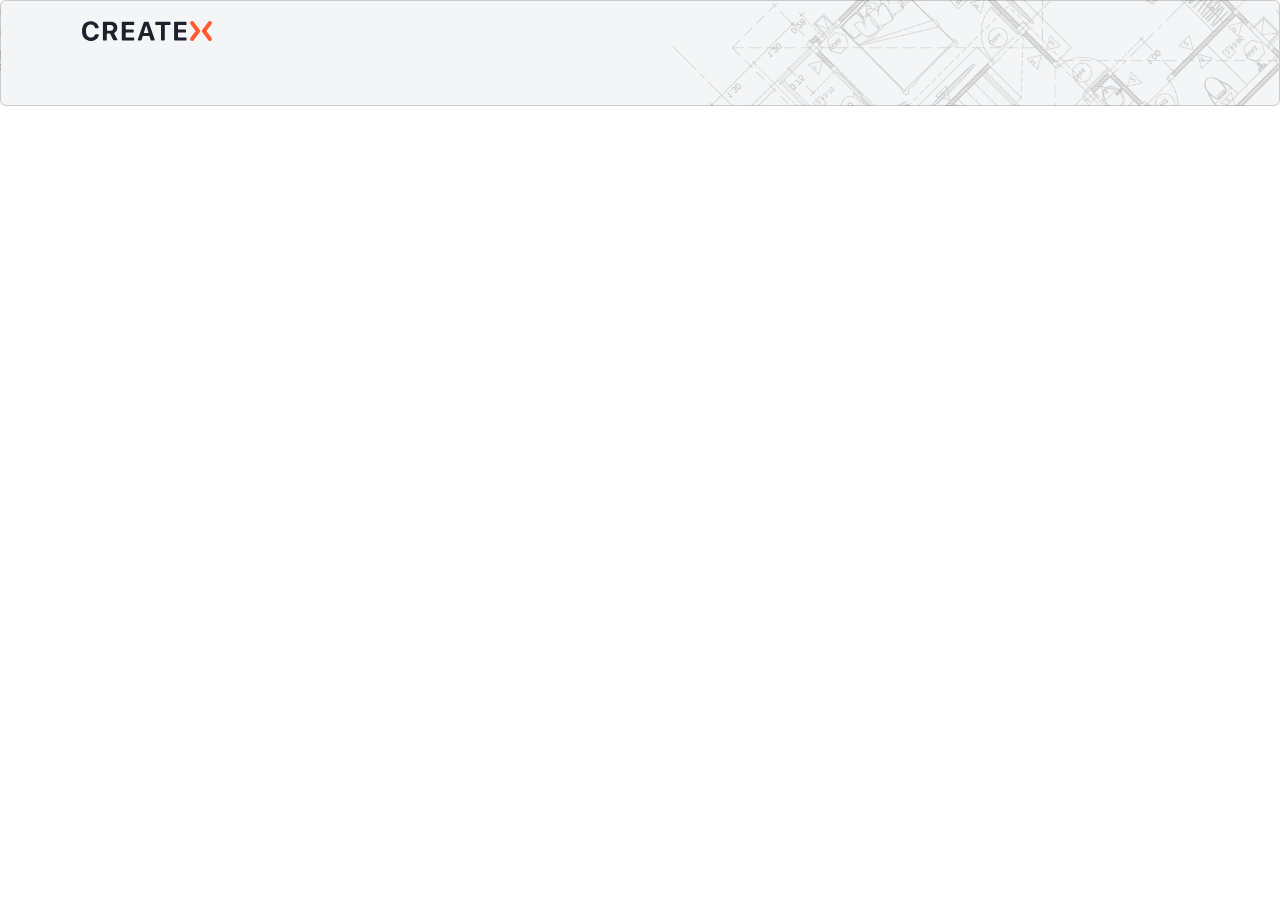
==== Проект Createx/index.html @ dff1bead "для кота" ====
<!DOCTYPE html>
<html>
<head>
	<meta charset="utf-8">
	<meta name="viewport" content="width=device-width, initial-scale=1">
	<title>новый сайт</title>
	<!-- Подключение Bootstrap CSS -->
    <link href="https://cdn.jsdelivr.net/npm/bootstrap@5.3.5/dist/css/bootstrap.min.css" rel="stylesheet" integrity="sha384-SgOJa3DmI69IUzQ2PVdRZhwQ+dy64/BUtbMJw1MZ8t5HZApcHrRKUc4W0kG879m7" crossorigin="anonymous"> 
    <link rel="stylesheet" type="text/css" href="style.css">
</head>

<body>
<div class="container-fluid card">
	<div class="container mb-5">
		<nav class="navbar navbar-expand">
			<a class="navbar-brand" href="#">
				<img src="img/logo.svg">
			</a>
			 
		</nav>
	</div>	
</div>









</body>
</html>
---- Проект Createx/style.css ----
.card{
	background-image: url('img/background.png');
	background-size: cover;
	background-position: center;
}
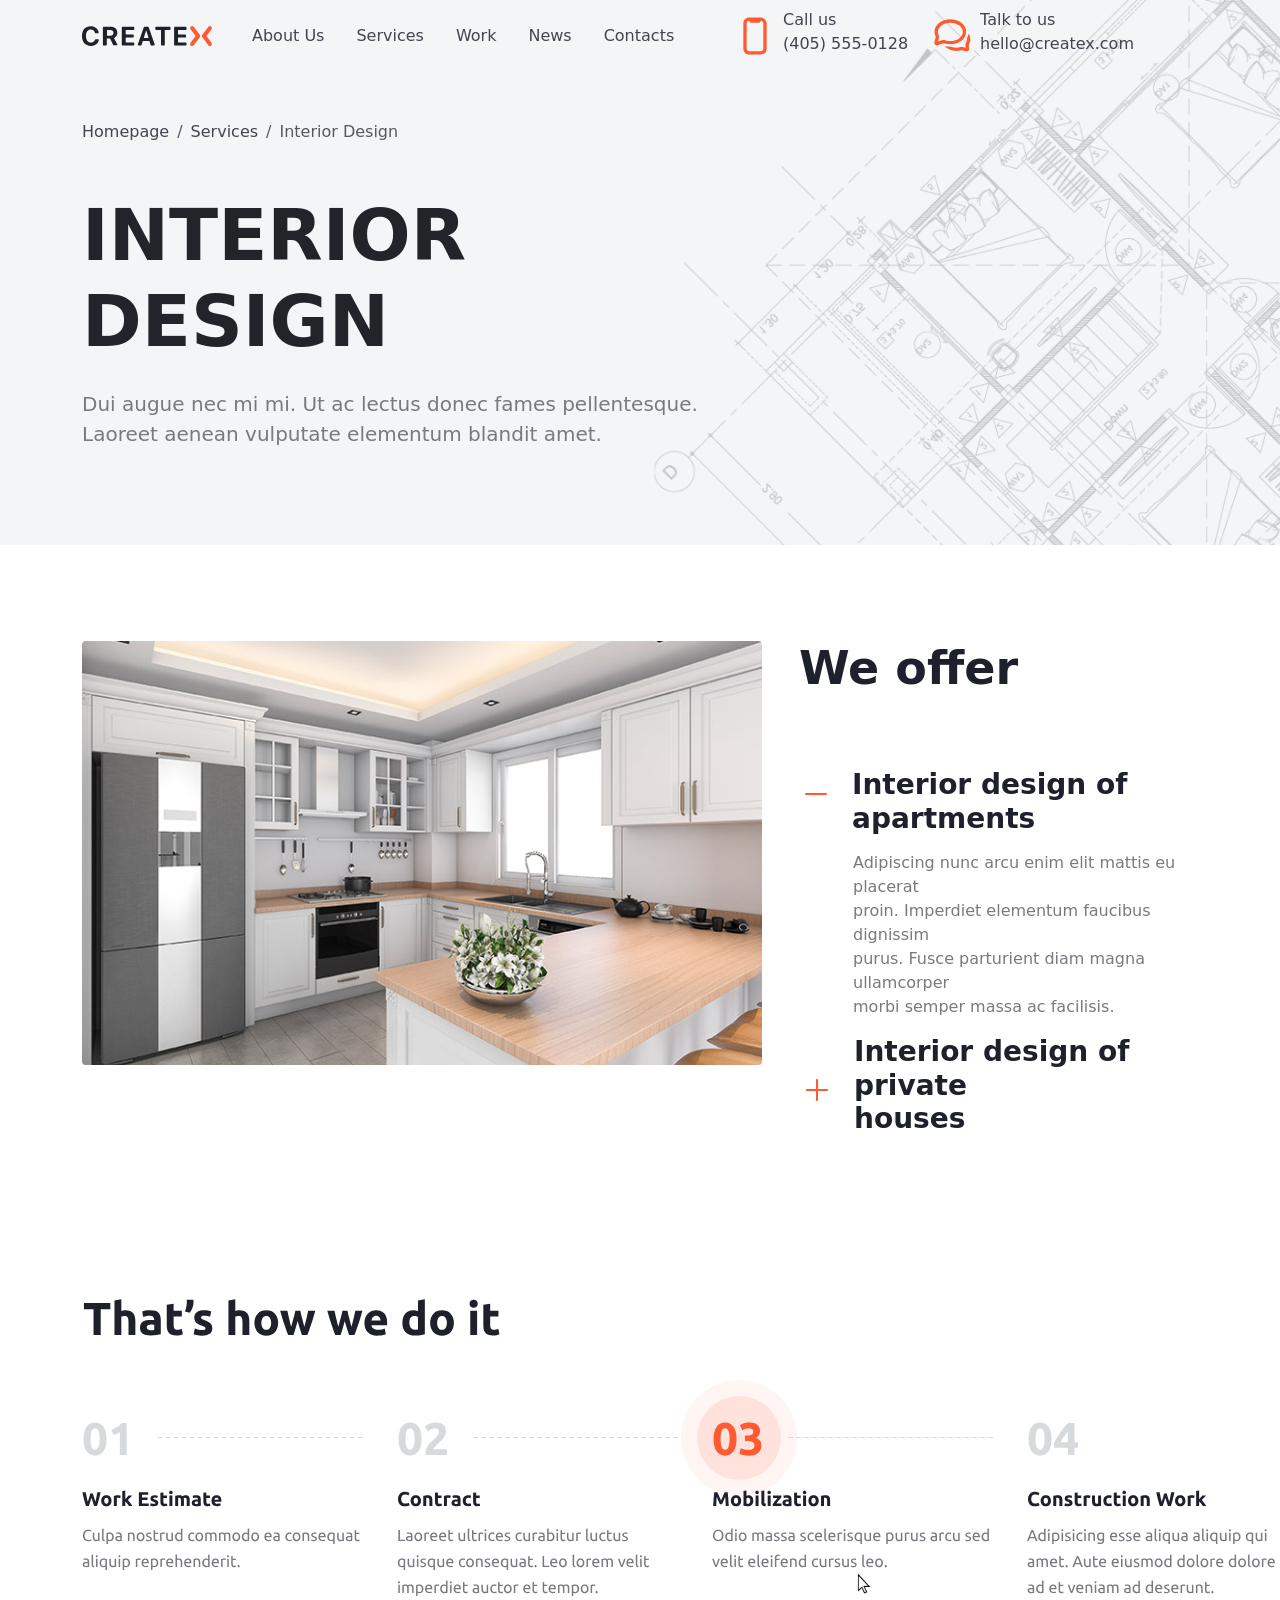
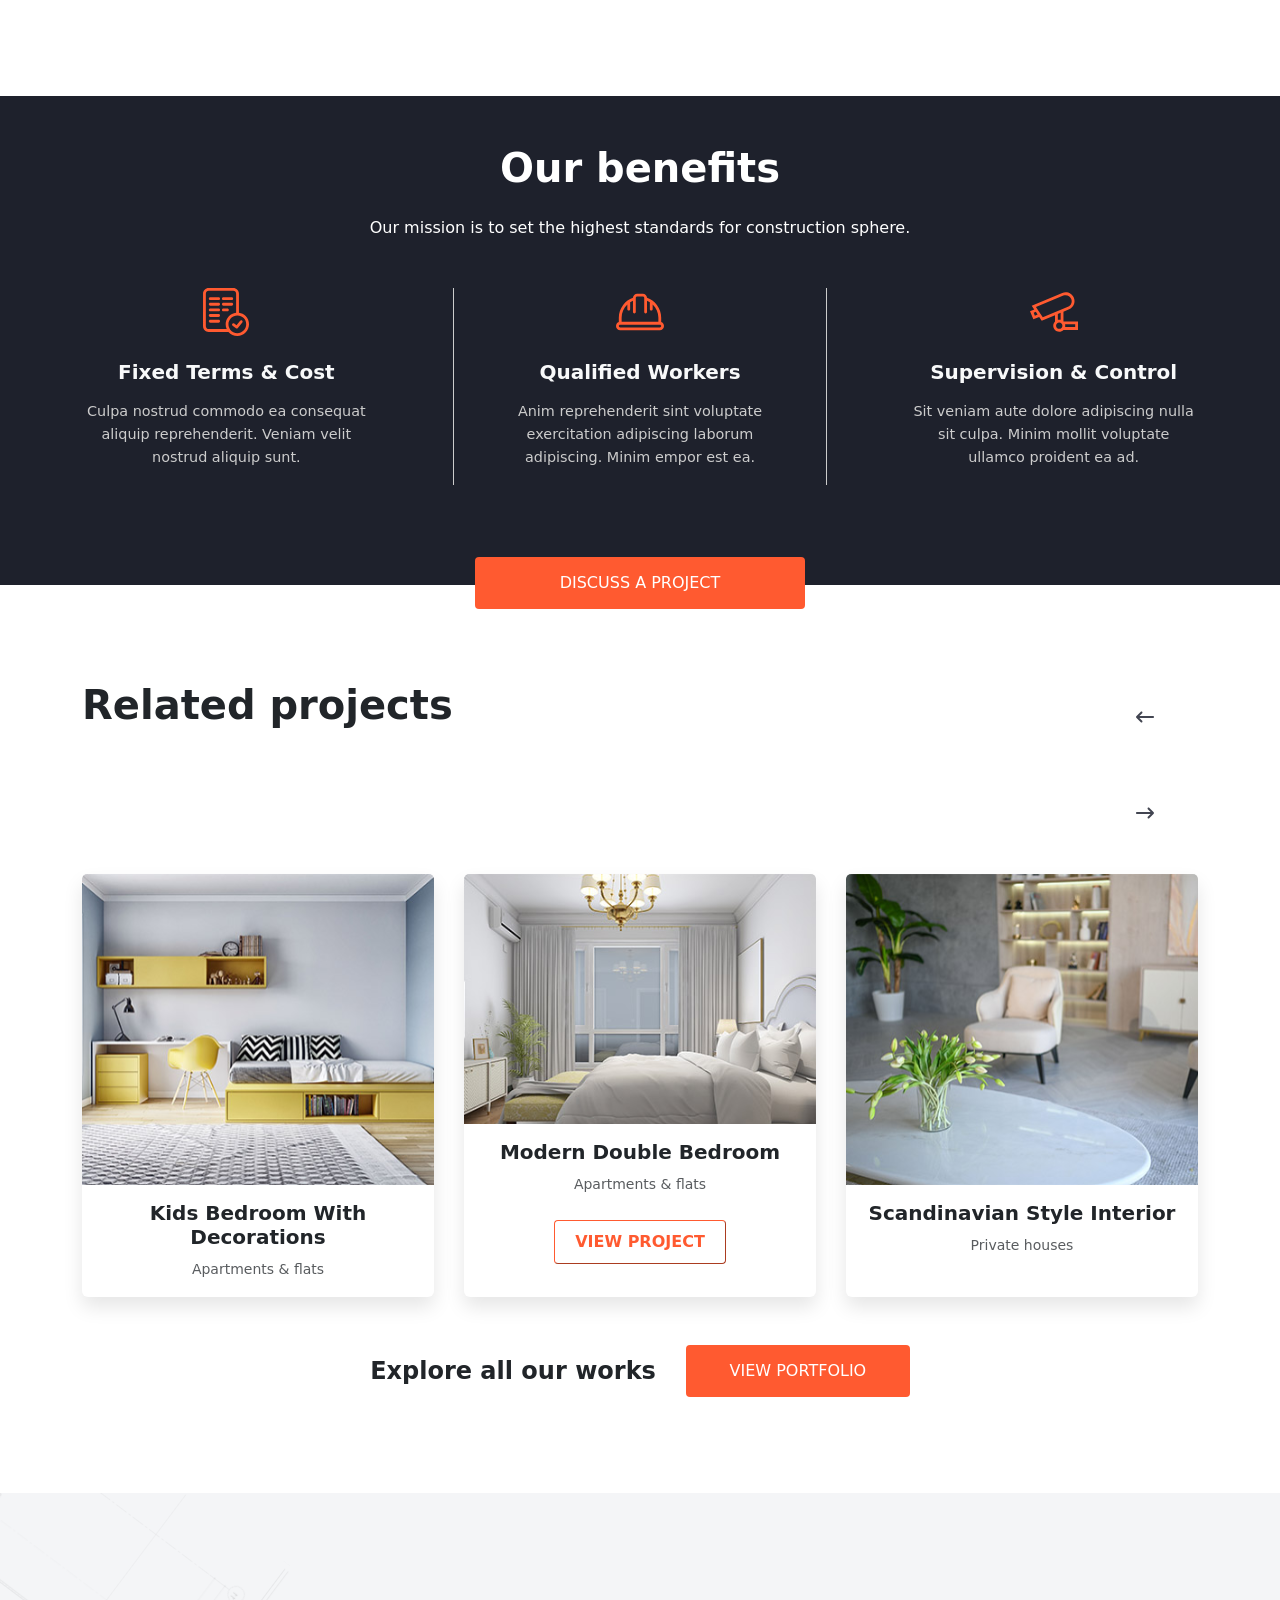
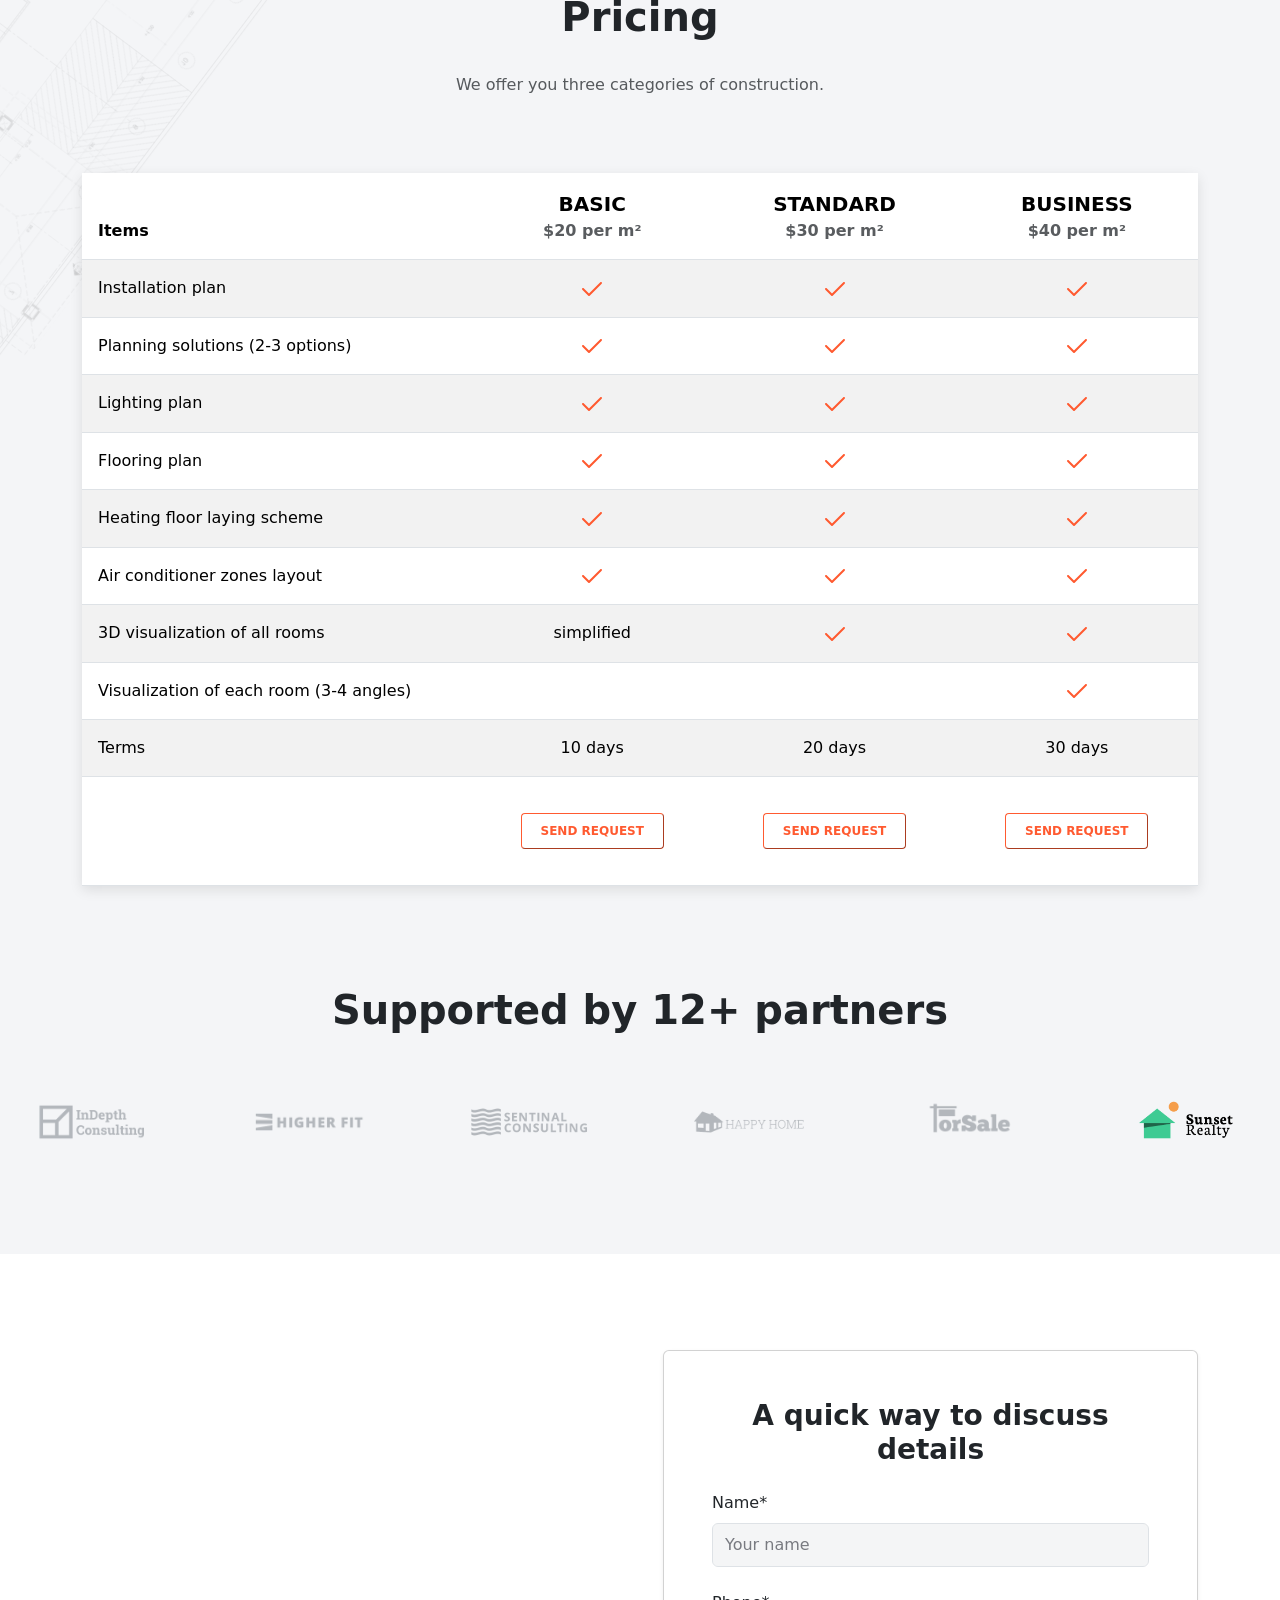
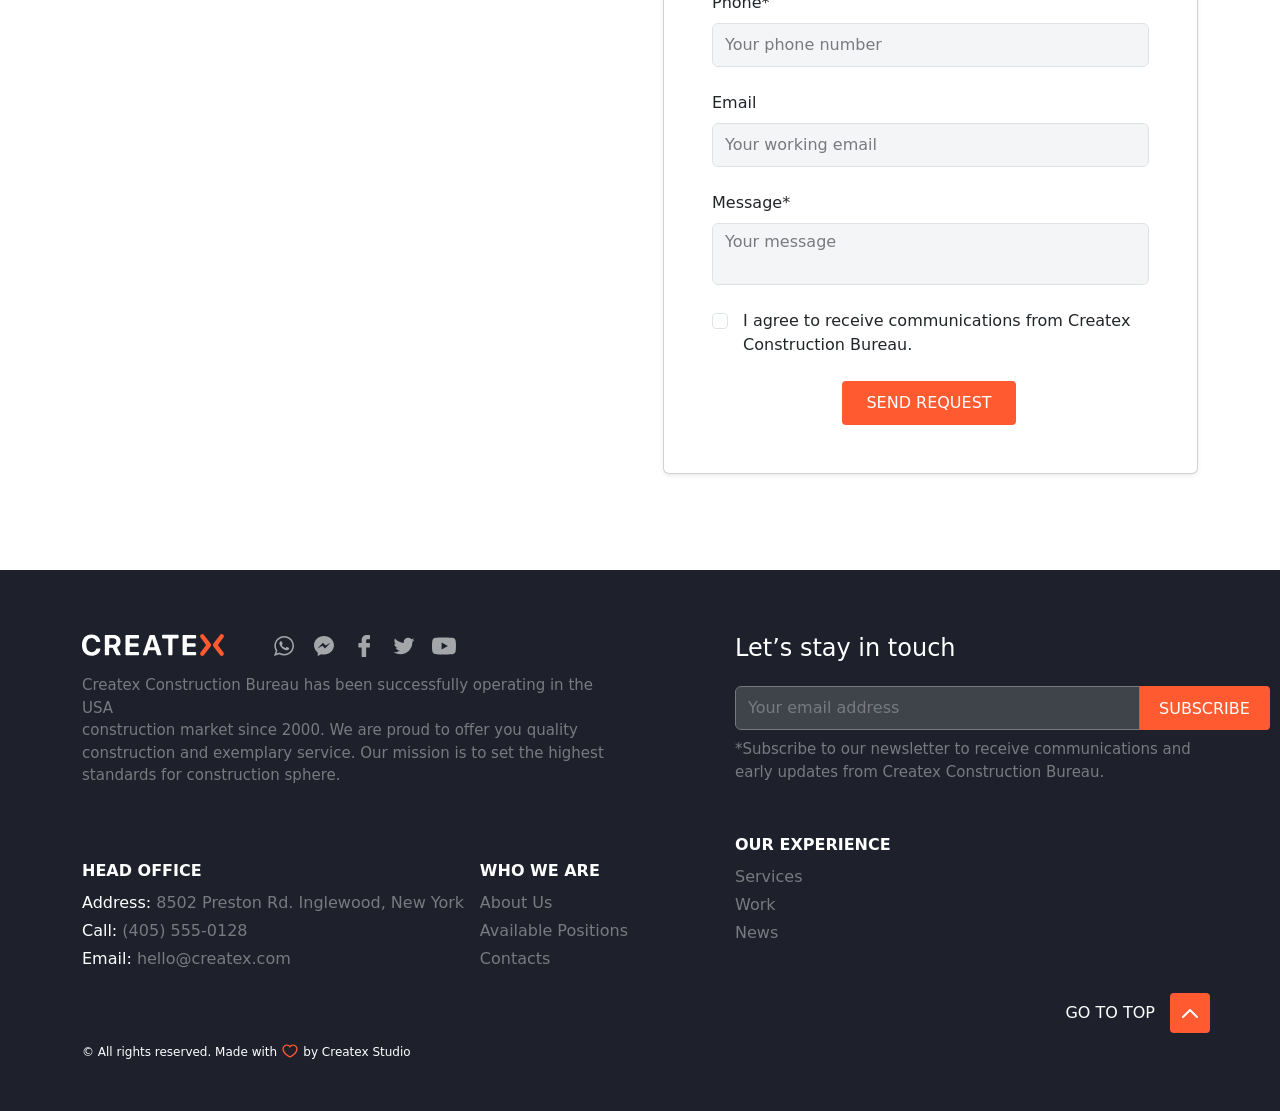
==== commit 9c175943: "для кота" ====
--- a/Проект Createx/index.html
+++ b/Проект Createx/index.html
@@ -10,24 +10,399 @@
 </head>
 
 <body>
-<div class="container-fluid card">
+<div class="container-fluid card1">
 	<div class="container mb-5">
-		<nav class="navbar navbar-expand">
-			<a class="navbar-brand" href="#">
+		<nav class="navbar navbar-expand mb-5">
+			<a class="navbar-brand pt-0 pb-1" href="#">
 				<img src="img/logo.svg">
 			</a>
-			 
+			 <div class="mt-auto">
+			 	<ul class="navbar-nav flex-row pt-0 pb-2">
+					<li class="nav-item ms-3 me-3">
+					  	<a class="nav-link a1" href="https://www.google.com/?hl=ru" target="_blank">About Us</a>
+					 </li>
+					<li class="nav-item me-3">
+					   	<a class="nav-link a1" href="https://www.google.com/?hl=ru" target="_blank">Services</a>
+					</li>
+					<li class="nav-item me-3">
+					   	<a class="nav-link a1" href="https://www.google.com/?hl=ru" target="_blank">Work</a>
+					 </li>
+					 <li class="nav-item me-3">
+					   	<a class="nav-link a1" href="https://www.google.com/?hl=ru" target="_blank">News</a>
+					 </li>
+					 <li class="nav-item me-3">
+					   	<a class="nav-link a1" href="https://www.google.com/?hl=ru" target="_blank">Contacts</a>
+					 </li>  
+				</ul>
+			 </div>
+			 <div class="ms-auto me-5">
+			 	<ul class="navbar-nav flex-row">
+					<li class="nav-item">
+					  	<a class="nav-link" href="https://www.google.com/?hl=ru" target="_blank"><img src="img/iPhone.svg"></a>
+					</li>
+					<li class="nav-item me-3">
+						<a class="a1" href="">Call us <br>(405) 555-0128</a>
+					</li>
+					<li class="nav-item">
+					   	<a class="nav-link" href="https://www.google.com/?hl=ru" target="_blank"><img src="img/Chat.svg"></a>
+					</li>
+					<li class="nav-item me-3">
+						<a class="a1" href="">Talk to us <br>hello@createx.com</a>
+					</li>
+				</ul>
+			 </div>
 		</nav>
-	</div>	
+		<nav aria-label="breadcrumb">
+		  <ol class="breadcrumb">
+		    <li class="breadcrumb-item"><a class="a1" href="#">Homepage</a></li>
+		    <li class="breadcrumb-item"><a class="a1" href="#">Services</a></li>
+		    <li class="breadcrumb-item active" aria-current="page">Interior Design</li>
+		  </ol>
+		</nav>
+		<div class="mt-5">
+			<div>
+				<h1 class="text">INTERIOR <br> DESIGN</h1>
+			</div>
+			<div class="mt-4 mb-5">
+				<p class="text2">Dui augue nec mi mi. Ut ac lectus donec fames pellentesque. <br> Laoreet aenean vulputate elementum blandit amet.</p>
+			</div>
+		</div>
+		<div class="row mt-5">
+			<div class="col-md-12 mt-5"></div>
+		</div>
+	</div>
+</div>
+<div class="container mt-5">
+	<div class="row mb-5">
+		<div class="col-md-7 mt-5">
+			<img class="imageK mb-5" src="img/image.svg" alt="Кухня">
+		</div>
+		<div class="col-md-5 mt-5">
+			<div class="ms-5">
+				<h1 class="text3 ms-1">We offer</h1>
+			</div>
+			<div class="d-flex align-items-center mb-2 ms-5 mt-5">
+				<img class="items" src="img/minus.svg" alt="Минус">
+				<span> <h3 class="text5 mt-4">Interior design of <br> apartments</h3> </span>
+			</div>
+			<div class="d-flex align-items-center ms-5"><p class="text4">Adipiscing nunc arcu enim elit mattis eu placerat <br> proin. Imperdiet elementum faucibus dignissim <br>purus. Fusce parturient diam magna ullamcorper<br> morbi semper massa ac facilisis.</p>
+			</div>
+			<div class="d-flex align-items-center ms-5 mb-5">
+				<img class="items" src="img/Plus.svg" alt="Плюс">
+				<span> <h3 class="text5">Interior design of private <br> houses</h3> </span>
+			</div>
+		</div>
+	</div>
+	<div>
+		<img class="mb-5 mt-5" src="img/Steps.svg" alt="Шаги">
+	</div>
+</div>
+<div class="container-fluid card2 mt-5">
+	<div class="Our-benefits">
+		<h1 class="text6 mb-4 mt-5">Our benefits</h1>
+		<p class="text7 mb-5">Our mission is to set the highest standards for construction sphere.</p>
+	</div>
+	<div class="benefits-container mb-5">
+	    <div class="benefit-item">
+	      <img class="mb-4" src="img/ic-contract.svg">
+	      <h5 class="text-light mb-3 fw-bold">Fixed Terms & Cost</h5>
+	      <p class="benefit-description">Culpa nostrud commodo ea consequat <br> aliquip reprehenderit. Veniam velit <br> nostrud aliquip sunt.</p>
+	    </div>
+	    <div class="benefit-item" style="border: none; border-right: 1px solid #ccc; border-left: 1px solid #ccc;">
+	      <img class="mb-4" src="img/ic-helmet.svg">
+	      <h5 class="text-light mb-3 fw-bold">Qualified Workers</h5>
+	      <p class="benefit-description">Anim reprehenderit sint voluptate <br> exercitation adipiscing laborum <br> adipiscing. Minim empor est ea.</p>
+	    </div>
+	    <div class="benefit-item">
+	      <img class="mb-4" src="img/ic-camera.svg">
+	      <h5 class="text-light mb-3 fw-bold">Supervision & Control</h5>
+	      <p class="benefit-description">Sit veniam aute dolore adipiscing nulla <br> sit culpa. Minim mollit voluptate <br> ullamco proident ea ad.</p>
+	    </div>
+	</div>
+	<div class="discuss">
+		<div class="discuss-item mt-4">
+			<button class="discuss-butt">DISCUSS A PROJECT</button>
+		</div>
+	</div>
 </div>
 
-
-
-
-
-
-
-
-
+<div class="container mt-5 mb-5">
+	<div class="row">
+		<div class="col-md-5">
+			<h1 class="mt-5"><b>Related projects</b></h1>
+		</div>
+		<div class="col-md-1 offset-md-6">
+			<button class="button-arrow"><img src="img/prev-btn.svg"></button>
+			<button class="button-arrow"><img src="img/hover.svg"></button>
+		</div>
+	</div>
+	<div class="card-container mt-5 mb-5">
+		<div class="card card3">
+	    	<img src="img/image2.svg" class="card-img-top" alt="Комната">
+			<div class="card-body">
+		      <h5 class="card-title">Kids Bedroom With Decorations</h5>
+		      <p class="card-text"><small class="text-body-secondary">Apartments & flats</small></p>
+		   </div>
+		</div>
+		<div class="card card3">
+	    	<img src="img/image3.svg" class="card-img-top" alt="Комната">
+			<div class="card-body">
+		      <h5 class="card-title">Modern Double Bedroom</h5>
+		      <p class="card-text"><small class="text-body-secondary">Apartments & flats</small></p>
+		      <button class="card-butt mt-2 text-uppercase">View Project</button>
+		   </div>
+		</div>
+		<div class="card card3">
+	    	<img src="img/image4.svg" class="card-img-top" alt="Комната">
+			<div class="card-body">
+		      <h5 class="card-title">Scandinavian Style Interior</h5>
+		      <p class="card-text"><small class="text-body-secondary">Private houses</small></p>
+		   </div>
+		</div>
+	</div>
+	<div class="Explore ">
+		<h4 class="fw-bold d-flex justify-content-center align-items-center mb-5">Explore all our works</h4>
+		<button class="discuss-butt2 mb-5 text-uppercase">View portfolio</button>
+	</div>
+</div>
+<div class="container-fluid card4">
+	<div class="container">
+		<div class="Pricing">
+			<h1 class="fw-bold" style="margin-top: 100px;">Pricing</h1>
+			<p class="text-muted mt-4">We offer you three categories of construction.</p>
+		</div>
+		<div class="pricing-table-container">
+			<table class="table table-striped">
+		  		<thead>
+	  			<tr>
+	        		<th class="text-start">Items</th>
+	        		<th class="text-center">
+	          			<div class="d-flex flex-column align-items-center">
+	            			<span class="fw-bold fs-5">BASIC</span>
+	            			<span class="text-muted">$20 per m²</span>
+	          			</div>
+	        		</th>
+	        		<th class="text-center">
+	          			<div class="d-flex flex-column align-items-center">
+	            			<span class="fw-bold fs-5">STANDARD</span>
+	            			<span class="text-muted">$30 per m²</span>
+	          			</div>
+	       			</th>
+	        		<th class="text-center">
+	          			<div class="d-flex flex-column align-items-center">
+	            			<span class="fw-bold fs-5">BUSINESS</span>
+	            			<span class="text-muted">$40 per m²</span>
+	         			</div>
+	        		</th>
+	     		</tr>
+		    	</thead>
+		    	<tbody>
+	      		<tr>
+			        <td>Installation plan</td>
+			        <td class="text-center"><img src="img/Mark.svg"></td>
+			        <td class="text-center"><img src="img/Mark.svg"></td>
+			        <td class="text-center"><img src="img/Mark.svg"></td>
+	      		</tr>
+	     		<tr>
+			        <td>Planning solutions (2-3 options)</td>
+			        <td class="text-center"><img src="img/Mark.svg"></td>
+			        <td class="text-center"><img src="img/Mark.svg"></td>
+			        <td class="text-center"><img src="img/Mark.svg"></td>
+	      		</tr>
+	      		<tr>
+			        <td>Lighting plan</td>
+			        <td class="text-center"><img src="img/Mark.svg"></td>
+			        <td class="text-center"><img src="img/Mark.svg"></td>
+			        <td class="text-center"><img src="img/Mark.svg"></td>
+	      		</tr>
+	      		<tr>
+			        <td>Flooring plan</td>
+			        <td class="text-center"><img src="img/Mark.svg"></td>
+			        <td class="text-center"><img src="img/Mark.svg"></td>
+			        <td class="text-center"><img src="img/Mark.svg"></td>
+	      		</tr>
+	      		<tr>
+			        <td>Heating floor laying scheme</td>
+			        <td class="text-center"><img src="img/Mark.svg"></td>
+			        <td class="text-center"><img src="img/Mark.svg"></td>
+			        <td class="text-center"><img src="img/Mark.svg"></td>
+	      		</tr>
+	      		<tr>
+			        <td>Air conditioner zones layout</td>
+			        <td class="text-center"><img src="img/Mark.svg"></td>
+			        <td class="text-center"><img src="img/Mark.svg"></td>
+			        <td class="text-center"><img src="img/Mark.svg"></td>
+	      		</tr>
+	      		<tr>
+			        <td>3D visualization of all rooms</td>
+			        <td class="text-center">simplified</td>
+			        <td class="text-center"><img src="img/Mark.svg"></td>
+			        <td class="text-center"><img src="img/Mark.svg"></td>
+	      		</tr>
+	      		<tr>
+			        <td>Visualization of each room (3-4 angles)</td>
+			        <td class="text-center"></td>
+			        <td class="text-center"></td>
+			        <td class="text-center"><img src="img/Mark.svg"></td>
+			    </tr>
+	      		<tr>
+			        <td>Terms</td>
+			        <td class="text-center">10 days</td>
+			        <td class="text-center">20 days</td>
+			        <td class="text-center">30 days</td>
+	      		</tr>
+		    	</tbody>
+		    	<tfoot>
+	      		<tr>
+					<td></td>
+	        		<td class="text-center">
+	          			<button class="table-butt">SEND REQUEST</button>
+	        		</td>
+	        		<td class="text-center">
+	          			<button class="table-butt">SEND REQUEST</button>
+	        		</td>
+	        		<td class="text-center">
+	          			<button class="table-butt">SEND REQUEST</button>
+	        		</td>
+	      		</tr>
+		    	</tfoot>
+		  	</table>
+		</div>
+		<div class="Pricing">
+			<h1 class="fw-bold">Supported by 12+ partners</h1>
+		</div>
+		<div class="Supported mt-5">
+			<img src="img/client-logo.svg">
+			<img src="img/client-logo1.svg">
+			<img src="img/client-logo2.svg">
+			<img src="img/client-logo3.svg">
+			<img src="img/client-logo4.svg">
+			<img src="img/client-logo5.svg">
+		</div>
+	</div>
+</div>
+<div class="container-fluid card5">
+	<div class="container">
+		<div class="row">
+			<div class="col-md-6 offset-md-6 mt-5 mb-5">
+				<div class="d-flex justify-content-end align-items-center py-5">
+					<div class="card p-5 shadow-sm" style="max-width: 535px; width: 100%;">
+      					<h3 class="text-center mb-4 fw-bold">A quick way to discuss details</h3>
+      					<form>
+      						<div class="mb-4">
+      							<label for="name" class="form-label">Name*</label>
+      							<input type="text" class="form-control input1" placeholder="Your name" required>
+      						</div>
+      						<div class="mb-4">
+      							<label for="name" class="form-label">Phone*</label>
+      							<input type="text" class="form-control input1" placeholder="Your phone number" required>
+      						</div>
+      						<div class="mb-4">
+      							<label for="name" class="form-label">Email</label>
+      							<input type="text" class="form-control input1" placeholder="Your working email" required>
+      						</div>
+      						<div class="mb-4">
+					          <label for="message" class="form-label">Message*</label>
+					          <textarea class="textarea1 form-control" rows="2" placeholder="Your message" required></textarea>
+					        </div>
+					        <div>
+					        	<input type="checkbox" class="form-check-input checkbox1" hecked>
+					        	<label class="form-check-label"> I agree to receive communications from Createx <br>Construction Bureau. </label>
+					        </div>
+					        <button class="text-uppercase mt-4 quick-butt">send request</button>
+      					</form>
+      				</div>
+				</div>
+			</div>
+		</div>
+	</div>
+</div>
+<footer>
+<div class="container-fluid card6">
+	<div class="container">
+		<div class="row">
+			<div class="col-md-6 mt-5">
+				<nav class="navbar navbar-expand">
+					<a class="navbar-brand pt-0 pb-1" href="#"><img src="img/logo2.svg"></a>
+					<div class="mt-auto">
+					 	<ul class="navbar-nav flex-row pt-0">
+							<li class="nav-item ms-4">
+							  	<a class="nav-link" href="https://www.google.com/?hl=ru" target="_blank"><img src="img/Whatsapp.svg"></a>
+							 </li>
+							<li class="nav-item">
+							   	<a class="nav-link" href="https://www.google.com/?hl=ru" target="_blank"><img src="img/Messanger.svg"></a>
+							</li>
+							<li class="nav-item">
+							   	<a class="nav-link" href="https://www.google.com/?hl=ru" target="_blank"><img src="img/Facebook.svg"></a>
+							 </li>
+							 <li class="nav-item">
+							   	<a class="nav-link" href="https://www.google.com/?hl=ru" target="_blank"><img src="img/Twitter.svg"></a>
+							 </li>
+							 <li class="nav-item">
+							   	<a class="nav-link" href="https://www.google.com/?hl=ru" target="_blank"><img src="img/YouTube.svg"></a>
+							 </li>  
+						</ul>
+					</div>
+				</nav>
+				<div class="mb-5">
+					<p class="text8">Createx Construction Bureau has been successfully operating in the USA<br>construction market since 2000. We are proud to offer you quality<br>construction and exemplary service. Our mission is to set the highest<br>standards for construction sphere.</p>
+				</div>			
+				<div class="d-flex justify-content-between">
+					<div class="mt-4">
+						<p class="mb-2 text7"><b>HEAD OFFICE</b></p>
+				        <p class="mb-1">
+				          <span class="text-white">Address:</span>
+				          <a class="a1" href="https://www.google.com/" target="_blank"><span class="text9">8502 Preston Rd. Inglewood, New York</span></a>
+				        </p>
+				        <p class="mb-1">
+				          <span class="text-white">Call:</span>
+				         <a class="a1" href="https://www.google.com/" target="_blank"><span class="text9">(405) 555-0128</span></a>
+				        </p>
+				        <p class="mb-1">
+				          <span class="text-white">Email:</span>
+				          <a class="a1" href="https://www.google.com/" target="_blank"><span class="text9">hello@createx.com</span></a>
+				        </p>
+					</div>
+					<div class="mt-4 mb-5">
+						<p class="text7 mb-2"><b>WHO WE ARE</b></p>
+						<a class="a1" href="https://www.google.com/" target="_blank"><p class="text9 mb-1">About Us</p></a>
+						<a class="a1" href="https://www.google.com/" target="_blank"><p class="text9 mb-1">Available Positions</p></a>
+						<a class="a1" href="https://www.google.com/" target="_blank"><p class="text9 mb-1">Contacts</p></a>
+					</div>
+				</div>
+				<div class="mt-3">
+					<p class="mb-5">
+			          <span class="text10">© All rights reserved. Made with</span>
+			          <span><img src="img/Heart.svg"></span>
+			          <span class="text10">by Createx Studio</span>
+			        </p>
+				</div>
+			</div>
+			<div class="col-md-5 offset-md-1 mt-5 p-0">
+				<div class="mt-3">
+					<h4 class="text11">Let’s stay in touch</h>	
+					<form class="d-flex justify-content-start mt-4 input-group">
+						<input type="email" class="form-control input2" placeholder="Your email address" required>
+						<button class="quick-butt2">SUBSCRIBE</button>
+					</form>
+				</div>
+				<div class="mt-2">
+					<p class="text8">*Subscribe to our newsletter to receive communications and early updates from Createx Construction Bureau.</p>
+				</div>
+				<div class="gl">
+					<p class="text7 mb-2"><b>OUR EXPERIENCE</b></p>
+					<a class="a1" href="https://www.google.com/" target="_blank"><p class="text9 mb-1">Services</p></a>
+					<a class="a1" href="https://www.google.com/" target="_blank"><p class="text9 mb-1">Work</p></a>
+					<a class="a1" href="https://www.google.com/" target="_blank"><p class="text9 mb-1">News</p></a>
+				</div>
+				<div class="d-flex justify-content-end align-items-center mt-5">
+					 <span class="text7">GO TO TOP</span>
+					 <button class="butGOTOTOP"><img src="img/Line (Stroke).svg"></button>
+				</div>
+			</div>
+		</div>
+	</div>
+</div>
+</footer>
 </body>
 </html>
--- a/Проект Createx/style.css
+++ b/Проект Createx/style.css
@@ -1,5 +1,319 @@
-.card{
+.card1{
 	background-image: url('img/background.png');
 	background-size: cover;
 	background-position: center;
+}
+
+.a1 {
+	text-decoration: none;
+	color: #424551;
+	font-weight: 500;
+}
+
+.text {
+	font-size: 72px;
+	font-weight: 700;
+}
+
+.text2 {
+	font-size: 20px;
+	color: #787A80;
+}
+
+.text3 {
+	font-size: 46px;
+	font-weight: 700;
+	color: #1E212C;
+}
+
+.text4 {
+	color: #787A80;
+	margin-left: 58px;
+}
+
+.text5 {
+	font-weight: 700;
+	color: #1E212C;
+}
+
+.text6 {
+	font-weight: 700;
+	color: #FFFFFF;
+}
+
+.text7 {
+	color: #FFFFFF;
+}
+
+.items {
+	margin-right: 25px;
+	margin-left: 10px;
+}
+
+.imageK {
+	width: 680px;
+}
+
+.card2 {
+	background-color: #1E212C;
+	background-size: cover;
+	background-position: center;
+}
+
+.Our-benefits {
+	display: flex;
+	justify-content: center;
+	flex-direction: column;
+	align-items: center;
+}
+
+.benefits-container {
+  	display: flex;
+  	justify-content: space-between;
+  	gap: 40px;
+  	max-width: 1200px;
+  	margin: 0 auto;
+}
+
+.benefit-item {
+  	flex: 1;
+  	text-align: center;
+}
+
+.benefit-item-bord {
+  	border: none; 
+	border-right: 1px solid #ccc; 
+	border-left: 1px solid #ccc;
+}
+
+
+.benefit-description {
+  	font-size: 0.9rem;
+  	line-height: 1.6;
+  	color: #ccc;
+}
+
+.discuss {
+ 	height: 52px;
+ 	display: flex;
+ 	ustify-content: space-between;
+ 	max-width: 1200px;
+ 	margin: 0 auto;
+}
+
+.discuss-item {
+ 	flex: 1;
+ 	text-align: center;
+}
+
+.discuss-butt {
+ 	height: 52px;
+ 	width: 330px;
+ 	color: #FFFFFF;
+ 	background-color: #FF5A30;
+ 	font-weight: 500;
+ 	border-radius: 4px;
+ 	border: none;
+}
+
+.card-title {
+	font-weight: bold;
+}
+
+.card-butt {
+ 	height: 44px;
+ 	width: 172px;
+ 	color: #FF5A30;
+ 	background-color: transparent;
+ 	font-weight: 500;
+ 	border-radius: 4px;
+ 	border-color: #FF5A30;
+ 	border-width: 1px;
+ 	font-weight: bold;
+}
+
+.card-container {
+  	display: flex;
+  	gap: 30px;
+ 	text-align: center;
+}
+
+.card3 {
+	box-shadow: 0 10px 19px rgba(0, 0, 0, 0.1);
+	border: none;
+	flex: 1;
+}
+
+.button-arrow {
+	border: none;
+	margin-top: 70px;
+	background-color: white;
+}
+
+.Explore {
+	display: flex;
+	justify-content: center;
+	gap: 30px;
+}
+
+.discuss-butt2 {
+ 	height: 52px;
+ 	width: 224px;
+ 	color: #FFFFFF;
+ 	background-color: #FF5A30;
+ 	font-weight: 500;
+ 	border-radius: 4px;
+ 	border: none;
+}
+
+.card4 {
+	background-image: url('img/Background1.svg');
+	background-size: cover;
+	background-position: center;
+}
+
+.Pricing {
+	display: flex;
+	justify-content: center;
+	flex-direction: column;
+	align-items: center;
+}
+
+.pricing-table-container {
+  	max-width: 1230px;
+ 	margin: 60px auto;
+}
+
+.table {
+  	box-shadow: 0 4px 12px rgba(0,0,0,0.1);
+  	margin-bottom: 100px;
+}
+
+.table th {
+  	padding: 16px;
+}
+
+.table td {
+  	padding: 16px;
+}
+
+.table-butt {
+  	border-width: 1px;
+  	border-color: #FF5A30;
+  	border-radius: 4px;
+  	color: #FF5A30;
+  	background-color: transparent;
+  	font-size: 12px;
+  	font-weight: bold;
+  	width: 143px;
+  	height: 36px;
+  	margin: 20px;
+}
+
+.Supported {
+	display: flex;
+	justify-content: center;
+	gap: 100px;
+}
+
+.Supported img {
+	margin-bottom: 100px;
+}
+
+.card5 {
+	background-image: url('img/Background2.svg');
+	background-size: cover;
+	background-position: center;
+}
+
+.textarea1 {
+	resize: none;
+	background-color: #F4F5F6;
+}
+
+.input1 {
+	background-color: #F4F5F6;
+	height: 44px;
+}
+
+.checkbox1 {
+	margin-right: 10px;
+}
+
+.quick-butt {
+ 	height: 44px;
+ 	width: 174px;
+ 	margin-left: 130px;
+ 	color: #FFFFFF;
+ 	background-color: #FF5A30;
+ 	font-weight: 500;
+ 	border-radius: 4px;
+ 	border: none;
+}
+
+.card6 {
+	background-color: #1E212C;
+	background-size: cover;
+	background-position: center;
+}
+
+.text8 {
+	font-size: 15px;
+	color: #787A80;
+}
+
+.text9 {
+	font-size: 16px;
+	color: #787A80;
+}
+
+.text10 {
+	font-size: 12px;
+	color: #FFFFFF;
+}
+
+.text11 {
+	font-size: 24px;
+	color: #FFFFFF;
+}
+
+.input-group{
+	width: 535px;
+}
+
+.form-control::placeholder {
+  color: #787A80;
+}
+
+
+.input2 {
+	background-color: #3f434a;
+	border-color: #787A80;
+}
+
+.quick-butt2 {
+ 	height: 44px;
+ 	width: 131px;
+ 	color: #FFFFFF;
+ 	background-color: #FF5A30;
+ 	font-weight: 500;
+ 	border-radius: 4px;
+ 	border: none;
+ 	font-size: 16px;
+}
+
+.gl {
+	margin-top: 50px;
+}
+
+.butGOTOTOP {
+	width: 40px;
+	height: 40px;
+	background-color: #FF5A30;
+	border-radius: 4px;
+ 	border: none;
+ 	margin-left: 15px;
+ 	display: flex;
+    align-items: center;
+    justify-content: center;
 }
